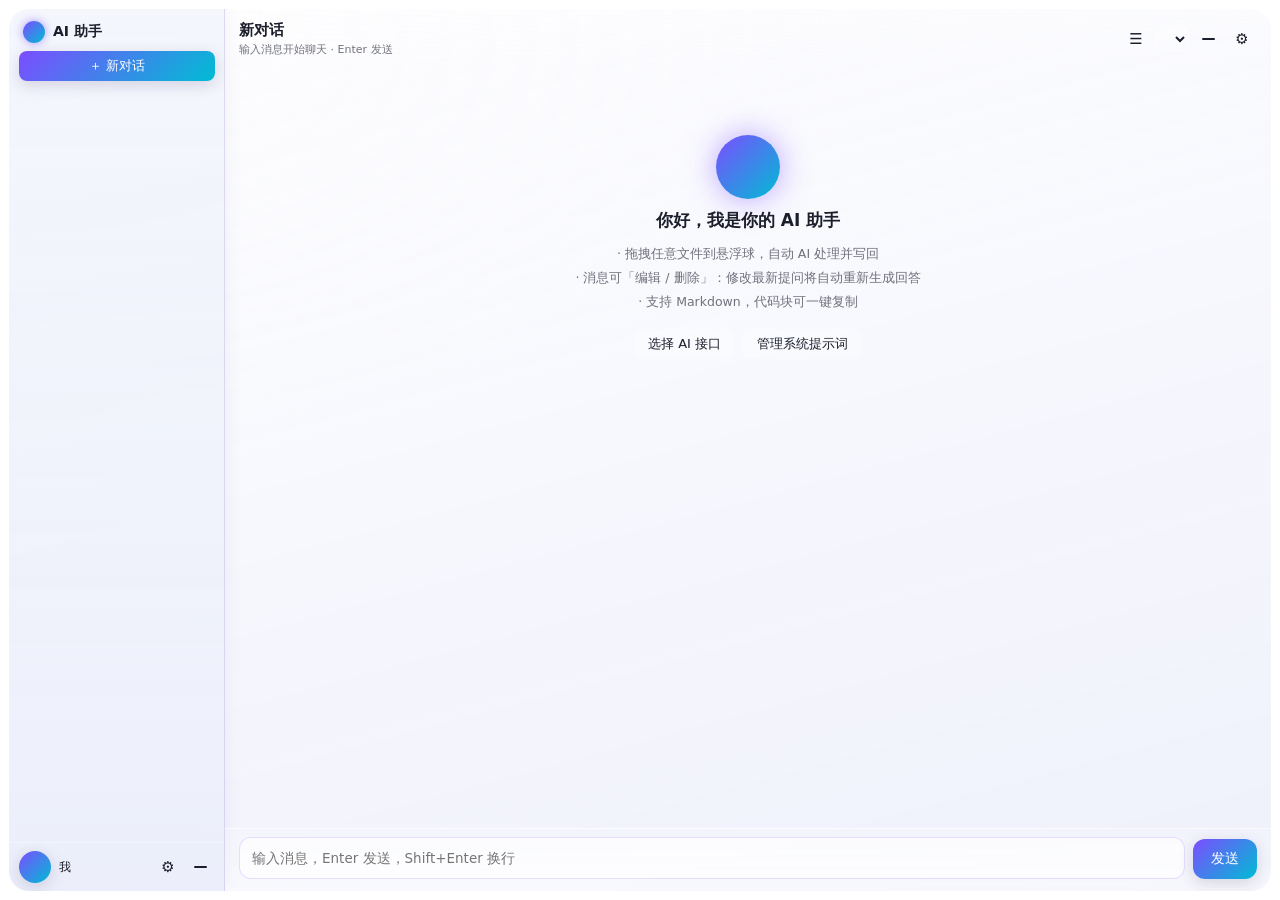
==== web/index.html @ 088146ed "v1.0" ====
<!DOCTYPE html>
<html lang="zh-CN">
<head>
  <meta charset="UTF-8">
  <meta name="viewport" content="width=device-width, initial-scale=1.0">
  <title>AI 悬浮窗</title>
  <link rel="stylesheet" href="css/base.css">
  <link rel="stylesheet" href="css/chat.css">
  <link rel="stylesheet" href="css/settings.css">
  <!-- 动态主题（apply_theme 后由 js/theme.js 切换） -->
</head>
<body class="chat-page">
  <div class="app" id="app">

    <!-- ======== 左侧：会话列表 ======== -->
    <aside class="sidebar" id="sidebar">
      <div class="sidebar-head">
        <div class="brand"><span class="logo" id="brandLogo"></span><span id="brandName">AI 助手</span></div>
        <button class="btn btn-primary" id="btnNewChat">＋ 新对话</button>
      </div>
      <div class="conv-list" id="convList"></div>
      <div class="sidebar-foot">
        <div class="mini">
          <div class="avatar avatar-sm" id="miniAvatar"></div>
          <span class="nm" id="miniName">我</span>
        </div>
        <div class="foot-btns">
          <button class="btn-icon" id="btnSettings" title="设置">⚙</button>
          <button class="btn-icon" id="btnHideChat" data-icon="min" title="隐藏悬浮窗（热键再次呼出）"></button>
        </div>
      </div>
    </aside>

    <!-- ======== 主区域 ======== -->
    <main class="main">
      <header class="chat-head pywebview-drag-region" id="chatHead">
        <div style="min-width:0">
          <div class="chat-title" id="chatTitle">新对话</div>
          <div class="chat-sub" id="chatSub">输入消息开始聊天 · Enter 发送</div>
        </div>
        <div class="head-actions">
          <button class="btn-icon" id="btnSidebarToggle" title="收起侧边栏">☰</button>
          <select id="providerSelect" title="AI 接口"></select>
          <button class="btn-icon" id="btnHideChat2" data-icon="min" title="隐藏悬浮窗"></button>
          <button class="btn-icon" id="btnSettings2" title="设置">⚙</button>
        </div>
      </header>

      <div class="messages" id="messages">
        <div class="welcome" id="welcome">
          <div class="big"></div>
          <h2>你好，我是你的 AI 助手</h2>
          <p>· 拖拽任意文件到悬浮球，自动 AI 处理并写回<br>
             · 消息可「编辑 / 删除」：修改最新提问将自动重新生成回答<br>
             · 支持 Markdown，代码块可一键复制</p>
          <div class="chips">
            <button class="btn" data-quick="设置 AI 接口">选择 AI 接口</button>
            <button class="btn" data-quick="管理系统提示词">管理系统提示词</button>
          </div>
        </div>
      </div>

      <!-- 输入区 -->
      <div class="composer" id="composer">
        <!-- 多模态：待发送图片缩略图 -->
        <div class="img-tray" id="imgTray" hidden></div>
        <div class="typing-row" id="typingRow" hidden>
          <span class="dot"></span><span class="dot"></span><span class="dot"></span>
          <span id="typingText">AI 正在思考…</span>
        </div>
        <div class="composer-row">
          <button class="btn btn-img" id="btnAddImage" title="上传图片" hidden>🖼</button>
          <textarea id="input" rows="1" placeholder="输入消息，Enter 发送，Shift+Enter 换行"></textarea>
          <button class="btn btn-primary" id="btnSend">发送</button>
        </div>
        <input type="file" id="imgFile" accept="image/*" multiple hidden>
        <div class="drop-mask" id="dropMask" hidden>松开放入图片</div>
      </div>
      </div>
    </main>

    <!-- 尺寸调节把手 -->
    <div class="rz rz-right" id="rzRight"></div>
    <div class="rz rz-bottom" id="rzBottom"></div>
    <div class="rz rz-corner" id="rzCorner"></div>
  </div>

  <div class="toast-wrap" id="toastWrap"></div>

  <!-- ======== 设置弹层 ======== -->
  <div class="modal-mask" id="settingsModal">
    <div class="modal">
      <div class="settings-body">
        <div class="settings-tabs" id="settingsTabs">
          <button data-tab="appearance" class="active">外观</button>
          <button data-tab="ai">AI 接口</button>
          <button data-tab="prompts">提示词</button>
          <button data-tab="file">文件处理</button>
          <button data-tab="general">通用</button>
        </div>

        <div class="settings-panels" id="settingsPanels">
          <!-- 外观 -->
          <section class="panel active" data-panel="appearance">
            <h3>🎨 外观与主题</h3>
            <div class="group">
              <label>界面主题（复制 themes/ 下文件夹可自建主题）</label>
              <div class="theme-grid" id="themeGrid"></div>
            </div>
            <div class="group">
              <label>聊天背景图（点击上传，支持 png/jpg/webp）</label>
              <div class="row">
                <button class="btn" id="btnBgUpload">上传背景图</button>
                <button class="btn" id="btnBgRemove">移除背景</button>
                <input type="file" id="bgFile" accept="image/*" hidden>
              </div>
            </div>
            <div class="group">
              <label>我的资料（头像点击可上传）</label>
              <div class="row">
                <div class="avatar-lg" id="userAvatarLg" title="点击上传头像">我</div>
                <div style="flex:1">
                  <input class="field" id="userName" placeholder="我的名称" maxlength="20">
                  <button class="btn" id="btnUserAvatarReset" style="margin-top:6px">恢复默认头像</button>
                </div>
                <input type="file" id="userAvatarFile" accept="image/*" hidden>
              </div>
            </div>
            <div class="group">
              <label>AI 资料</label>
              <div class="row">
                <div class="avatar-lg" id="aiAvatarLg" title="点击上传头像">A</div>
                <div style="flex:1">
                  <input class="field" id="aiName" placeholder="AI 名称" maxlength="20">
                  <button class="btn" id="btnAiAvatarReset" style="margin-top:6px">恢复默认头像</button>
                </div>
                <input type="file" id="aiAvatarFile" accept="image/*" hidden>
              </div>
            </div>
          </section>

          <!-- AI 接口 -->
          <section class="panel" data-panel="ai">
            <h3>🤖 AI 接口</h3>
            <div class="group" id="providerCards"></div>
            <div class="group" id="paramForm"></div>
            <div class="group" id="multimodalBox"></div>
            <div class="group">
              <label>温度 temperature：<b id="tempVal">0.7</b></label>
              <input type="range" id="tempRange" min="0" max="1.5" step="0.05" value="0.7" style="width:100%">
            </div>
            <div class="group muted" id="providerHelp"></div>
          </section>

          <!-- 提示词 -->
          <section class="panel" data-panel="prompts">
            <h3>📋 系统提示词分组</h3>
            <div class="muted" style="margin-bottom:12px">
              创建分组并为每个分组添加多条提示词；用右侧“开关”启用一个或多个分组，
              下方按顺序排列，对话与文件处理会把启用分组里的提示词依次拼接成系统提示词。
            </div>
            <div class="muted" id="promptStat" style="margin-bottom:8px"></div>
            <div id="promptGroups"></div>
            <button class="btn" id="btnAddPrompt" style="margin-top:4px">＋ 新建分组</button>
            <div class="group" style="margin-top:18px">
              <label>启用顺序（上方的“启用开关”加入，拖动顺序即拼接顺序）</label>
              <div class="enabled-order" id="enabledOrder"></div>
            </div>
          </section>

          <!-- 文件处理 -->
          <section class="panel" data-panel="file">
            <h3>📁 拖拽文件处理</h3>
            <div class="group">
              <label>写回方式</label>
              <div class="row">
                <label style="display:flex;gap:6px;align-items:center"><input type="radio" name="fileMode" value="overwrite"> 覆盖原文件</label>
                <label style="display:flex;gap:6px;align-items:center"><input type="radio" name="fileMode" value="append"> 追加到文件末尾</label>
              </div>
            </div>
            <div class="group">
              <label>处理指令模板（附在系统提示词后）</label>
              <textarea class="field" id="fileInstruction" style="min-height:90px"></textarea>
            </div>
            <div class="group">
              <label>单文件最大字符数</label>
              <input class="field" type="number" id="fileMaxChars" min="1000" max="1000000" step="1000">
            </div>
            <div class="muted">支持 .txt/.md/.py/.json/.csv/.html/.css 等文本文件；超大或二进制文件会被拒绝。</div>
          </section>

          <!-- 通用 -->
          <section class="panel" data-panel="general">
            <h3>⚙️ 通用</h3>
            <div class="group">
              <label>悬浮球自动光效（按时段切换颜色与呼吸）</label>
              <div class="row">
                <span class="switch"><input type="checkbox" id="swBallFx"><span class="track"></span></span>
              </div>
            </div>
            <div class="group">
              <label>全局热键（当前值；修改请在 data/settings.json 的 hotkeys 中编辑后重启）</label>
              <div class="hotkey-box" id="hotkeyBox"></div>
            </div>
            <div class="group">
              <label>交互说明</label>
              <div class="static-info">
                · 单击悬浮球 → 打开本窗口<br>
                · 双击悬浮球 → 功能预留（后续自定义入口）<br>
                · 文件拖到悬浮球上 → AI 处理并写回<br>
                · 修改<b>最新一条</b>提问 → 自动重新生成回答<br>
                · 删除某条消息 → 其后的内容一并删除<br>
                · 数据目录：<b id="dataDirText">data/</b>
              </div>
            </div>
          </section>
        </div>
      </div>
    </div>
  </div>

  <!-- 自绘确认弹窗（替代浏览器 confirm） -->
  <div class="modal-mask" id="confirmModal">
    <div class="confirm-box">
      <div class="confirm-title" id="confirmTitle">确认操作</div>
      <div class="confirm-text" id="confirmText"></div>
      <div class="confirm-actions">
        <button class="btn" id="confirmCancel">取消</button>
        <button class="btn confirm-ok" id="confirmOk">删除</button>
      </div>
    </div>
  </div>

  <!-- 脚本（顺序敏感） -->
  <script src="js/api.js"></script>
  <script src="js/util.js"></script>
  <script src="js/markdown.js"></script>
  <script src="js/theme.js"></script>
  <script src="js/settings.js"></script>
  <script src="js/chat.js"></script>
</body>
</html>
---- web/css/base.css ----
/* ============================================================
   Alice —— 基础样式与设计令牌
   所有主题色走 CSS 变量，主题文件（themes/<name>/theme.css）
   只需覆盖 :root 变量即可。
   ============================================================ */

:root {
  /* 主题文件会覆盖以下默认值（与 glassmorphism 主题一致） */
  --accent-1: #7c4dff;
  --accent-2: #00bcd4;
  --accent-gradient: linear-gradient(135deg, #7c4dff, #00bcd4);

  --glass-bg: rgba(255, 255, 255, 0.14);
  --glass-bg-strong: rgba(255, 255, 255, 0.24);
  --glass-border: rgba(255, 255, 255, 0.35);
  --glass-blur: 20px;

  --text-primary: #1c1f2b;
  --text-secondary: rgba(28, 31, 43, 0.62);
  --text-on-accent: #ffffff;

  --bubble-user: linear-gradient(135deg, #7c4dff, #5e35b1);
  --bubble-user-text: #ffffff;
  --bubble-ai: rgba(255, 255, 255, 0.55);
  --bubble-ai-text: #1c1f2b;

  --hover: rgba(255, 255, 255, 0.22);
  --active: rgba(124, 77, 255, 0.16);
  --danger: #e53935;

  --code-bg: rgba(15, 17, 26, 0.82);
  --code-text: #e8eaf6;

  --shadow-window: 0 12px 40px rgba(30, 20, 80, 0.28);
  --shadow-soft: 0 4px 16px rgba(30, 20, 80, 0.16);

  --font-ui: "Segoe UI", "PingFang SC", "Microsoft YaHei", system-ui, sans-serif;
  --font-mono: "Cascadia Code", Consolas, "JetBrains Mono", monospace;

  --radius-lg: 18px;
  --radius-md: 12px;
  --radius-sm: 8px;
}

* { box-sizing: border-box; margin: 0; padding: 0; }

/* 统一尊重 hidden 属性（display 类规则优先级高于 UA 样式，会盖掉它） */
[hidden] { display: none !important; }

html, body {
  height: 100%;
  overflow: hidden;
  font-family: var(--font-ui);
  color: var(--text-primary);
  background: transparent; /* 配合 pywebview transparent=True */
  -webkit-user-select: none;
  user-select: none;
}

/* 允许在消息等区域选择文本（默认 text_select=False，pywebview 全局禁选，
   这里在需要的容器内重新放开） */
.selectable, .selectable * { -webkit-user-select: text; user-select: text; }
input, textarea, [contenteditable] { -webkit-user-select: text; user-select: text; }

::-webkit-scrollbar { width: 8px; height: 8px; }
::-webkit-scrollbar-thumb { background: rgba(120, 120, 160, 0.35); border-radius: 4px; }
::-webkit-scrollbar-thumb:hover { background: rgba(120, 120, 160, 0.55); }
::-webkit-scrollbar-track { background: transparent; }

button { font-family: inherit; border: none; cursor: pointer; background: none; color: inherit; }
input, textarea, select { font-family: inherit; color: inherit; outline: none; }

/* 全局背景（供背景图使用） */
body.bg-image::before {
  content: "";
  position: fixed;
  inset: 0;
  background-image: var(--bg-url, none);
  background-size: cover;
  background-position: center;
  filter: blur(6px) brightness(0.98);
  transform: scale(1.06);
  pointer-events: none;
  z-index: -2;
}
body.bg-image::after {
  content: "";
  position: fixed;
  inset: 0;
  background: rgba(255, 255, 255, 0.35);
  z-index: -1;
  pointer-events: none;
}

/* 按钮 */
.btn {
  padding: 6px 14px;
  border-radius: var(--radius-sm);
  background: var(--hover);
  color: var(--text-primary);
  transition: background .15s, transform .05s;
  font-size: 13px;
  white-space: nowrap;
}
.btn:hover { background: rgba(255,255,255,.32); }
.btn:active { transform: scale(.96); }
.btn-primary {
  background: var(--accent-gradient);
  color: var(--text-on-accent);
  box-shadow: var(--shadow-soft);
}
.btn-primary:hover { filter: brightness(1.08); background: var(--accent-gradient); }
.btn-danger { color: var(--danger); }
.btn-icon {
  width: 30px; height: 30px; padding: 0;
  display: inline-flex; align-items: center; justify-content: center;
  border-radius: 8px; font-size: 15px; line-height: 1;
}
/* “最小化/隐藏”图标：用居中横线代替底部字符 ▁，保证视觉居中 */
.btn-icon[data-icon="min"] { font-size: 0; }
.btn-icon[data-icon="min"]::before {
  content: "";
  width: 13px; height: 2px;
  border-radius: 2px;
  background: currentColor;
}

/* Toast */
.toast-wrap {
  position: fixed; top: 14px; left: 50%; transform: translateX(-50%);
  display: flex; flex-direction: column; gap: 8px; align-items: center;
  z-index: 9999; pointer-events: none;
}
.toast {
  max-width: 80vw;
  padding: 8px 16px;
  border-radius: 999px;
  background: var(--glass-bg-strong);
  border: 1px solid var(--glass-border);
  backdrop-filter: blur(12px);
  box-shadow: var(--shadow-soft);
  font-size: 13px;
  color: var(--text-primary);
  animation: toast-in .2s ease-out;
}
.toast.error { border-color: rgba(229, 57, 53, .5); color: #c62828; }
.toast.success { border-color: rgba(46, 160, 96, .5); color: #1e7e4a; }
@keyframes toast-in {
  from { opacity: 0; transform: translateY(-8px); }
  to { opacity: 1; transform: translateY(0); }
}
.toast.out { opacity: 0; transition: opacity .3s; }

/* 通用弹层 */
.modal-mask {
  position: fixed; inset: 0; z-index: 5000;
  background: rgba(10, 8, 30, 0.35);
  backdrop-filter: blur(4px);
  display: flex; align-items: center; justify-content: center;
  opacity: 0; pointer-events: none; transition: opacity .18s;
}
.modal-mask.show { opacity: 1; pointer-events: auto; }
.modal {
  width: min(860px, 94vw); max-height: 86vh;
  display: flex; flex-direction: column;
  background: var(--glass-bg);
  border: 1px solid var(--glass-border);
  border-radius: var(--radius-lg);
  backdrop-filter: blur(var(--glass-blur)) saturate(1.3);
  box-shadow: var(--shadow-window);
  overflow: hidden;
}

/* ---------- 自绘确认弹窗 ---------- */
#confirmModal { z-index: 7000; }
.confirm-box {
  min-width: 320px; max-width: 82vw;
  background: rgba(250, 250, 254, 0.92);
  border: 1px solid rgba(255, 255, 255, 0.7);
  border-radius: 16px;
  padding: 18px 20px 16px;
  box-shadow: 0 16px 48px rgba(20, 14, 60, 0.35);
  backdrop-filter: blur(20px);
  display: flex; flex-direction: column; gap: 8px;
}
.confirm-title { font-size: 15px; font-weight: 700; color: var(--text-primary); }
.confirm-text {
  font-size: 13px; line-height: 1.7; color: var(--text-primary);
  word-break: break-word; max-height: 40vh; overflow-y: auto;
  -webkit-user-select: text; user-select: text;
}
.confirm-actions { display: flex; justify-content: flex-end; gap: 8px; margin-top: 10px; }
.confirm-ok {
  background: linear-gradient(135deg, #e53935, #c62828);
  color: #fff;
}
.confirm-ok:hover { filter: brightness(1.1); }
---- web/css/chat.css ----
/* ============================================================
   聊天悬浮窗样式
   ============================================================ */

/* 圆角“玻璃卡片”：四周留少量透明边距让圆角生效。
   注意：绝不在这里加外部 box-shadow —— 大尺寸外阴影会画到
   透明边距里并撞上窗口边缘，看起来就像卡片下的“直角背景层”。 */
body.chat-page {
  background: transparent;
}

.app {
  position: relative;
  display: flex;
  width: calc(100vw - 18px);
  height: calc(100vh - 18px);
  margin: 9px;
  border-radius: 20px;
  overflow: hidden;
  background:
    radial-gradient(120% 90% at 0% 0%, rgba(255, 255, 255, 0.45), rgba(255, 255, 255, 0) 55%),
    linear-gradient(165deg,
      rgba(252, 252, 255, 0.84),
      rgba(246, 247, 253, 0.78) 42%,
      rgba(235, 237, 250, 0.82));
  backdrop-filter: blur(22px) saturate(1.2);
}

/* ---------- 左侧会话栏 ---------- */
.sidebar {
  width: 216px;
  flex: 0 0 216px;
  display: flex;
  flex-direction: column;
  /* 更高不透明度、带细微竖向渐变，与主区拉开层次 */
  background: linear-gradient(180deg,
    rgba(244, 246, 253, 0.92),
    rgba(235, 238, 250, 0.86));
  border-right: 1px solid rgba(150, 145, 205, 0.28);
  box-shadow: 4px 0 14px rgba(90, 80, 170, 0.06);
  overflow: hidden;
  white-space: nowrap;
  transition: flex-basis .24s ease, width .24s ease, opacity .24s ease;
}
/* 侧边栏固定内容宽，收起动画期间不会被挤压换行 */
.sidebar > * { width: 216px; flex-shrink: 0; }
.sidebar > .conv-list { flex: 1 1 auto; }

/* 收起状态：宽度收缩到 0，主区自动占满 */
.app.collapsed .sidebar {
  flex-basis: 0;
  width: 0;
  opacity: 0;
  border-right-color: transparent;
  box-shadow: none;
}
.app.collapsed .sidebar > * { visibility: hidden; }
.sidebar-head { padding: 12px 10px 8px; display: flex; flex-direction: column; gap: 8px; }
.sidebar-head .brand {
  display: flex; align-items: center; gap: 8px; font-weight: 600; font-size: 14px;
  padding: 0 4px;
}
.brand .logo {
  width: 22px; height: 22px; border-radius: 50%;
  background: var(--accent-gradient);
  box-shadow: 0 0 10px rgba(124, 77, 255, .6);
  overflow: hidden;   /* 头像图片裁成圆形 */
}
.brand .logo img,
.welcome .big img {
  width: 100%; height: 100%; object-fit: cover; display: block;
}
#brandName { overflow: hidden; text-overflow: ellipsis; white-space: nowrap; }
#btnNewChat { width: 100%; }

.conv-list { flex: 1; overflow-y: auto; padding: 4px 8px 8px; }
.conv-item {
  position: relative;
  padding: 8px 10px;
  border-radius: var(--radius-sm);
  margin-bottom: 2px;
  cursor: pointer;
  border: 1px solid transparent;
  transition: background .12s;
}
.conv-item:hover { background: var(--hover); }
.conv-item.active {
  background: var(--active);
  border-color: rgba(124, 77, 255, .35);
}
.conv-item .t { font-size: 13px; font-weight: 500; overflow: hidden; text-overflow: ellipsis; white-space: nowrap; }
.conv-item .p {
  font-size: 11px; color: var(--text-secondary);
  overflow: hidden; text-overflow: ellipsis; white-space: nowrap; margin-top: 2px;
}
.conv-item .ops {
  position: absolute; right: 4px; top: 4px; display: none; gap: 2px;
  background: var(--glass-bg-strong); border-radius: 6px; padding: 1px;
}
.conv-item:hover .ops { display: flex; }
.conv-item .ops button {
  width: 22px; height: 22px; font-size: 12px; border-radius: 5px;
  display: inline-flex; align-items: center; justify-content: center;
}
.conv-item .ops button:hover { background: var(--hover); }
.conv-item .ops button.del:hover { color: var(--danger); }
.conv-item input.rename-input {
  width: 100%; font-size: 13px; padding: 2px 4px;
  border: 1px solid rgba(124,77,255,.5); border-radius: 4px;
  background: var(--glass-bg-strong);
}

.sidebar-foot {
  border-top: 1px solid var(--glass-border);
  padding: 8px 10px;
  display: flex; align-items: center; justify-content: space-between; gap: 6px;
}
.sidebar-foot .mini { display: flex; align-items: center; gap: 8px; min-width: 0; }
.sidebar-foot .mini .nm { font-size: 12px; overflow: hidden; text-overflow: ellipsis; white-space: nowrap; }
.sidebar-foot .foot-btns { display: flex; gap: 2px; }
.empty-list {
  padding: 24px 10px; text-align: center; color: var(--text-secondary); font-size: 12px; line-height: 1.8;
}

/* ---------- 主区域 ---------- */
.main { flex: 1; display: flex; flex-direction: column; min-width: 0; position: relative; }

.chat-head {
  display: flex; align-items: center; justify-content: space-between;
  gap: 8px;
  padding: 12px 14px 8px;
  cursor: grab;               /* .pywebview-drag-region 拖拽窗口 */
  background: linear-gradient(to bottom, rgba(255,255,255,0.35), rgba(255,255,255,0.05));
}
.chat-head:active { cursor: grabbing; }
.chat-title { font-size: 15px; font-weight: 600; overflow: hidden; text-overflow: ellipsis; white-space: nowrap; }
.chat-sub { font-size: 11px; color: var(--text-secondary); margin-top: 2px; overflow: hidden; text-overflow: ellipsis; white-space: nowrap; }
.head-actions { display: flex; align-items: center; gap: 4px; flex: 0 0 auto; }
.head-actions select {
  font-size: 12px; max-width: 150px; padding: 3px 6px;
  background: var(--glass-bg); border: 1px solid var(--glass-border);
  border-radius: 7px;
}
.head-actions option { color: #1c1f2b; background: #fff; }

/* ---------- 消息区 ---------- */
.messages {
  flex: 1; overflow-y: auto; padding: 10px 16px 6px;
  display: flex; flex-direction: column; gap: 8px;
  -webkit-user-select: text; user-select: text;
}
.msg {
  position: relative;
  display: flex; gap: 8px; max-width: 92%;
  padding-bottom: 16px;   /* 给下方悬停操作栏留出命中区域 */
  animation: msg-in .18s ease-out;
}
.msg.user { align-self: flex-end; flex-direction: row-reverse; }
.msg.ai { align-self: flex-start; }
@keyframes msg-in { from { opacity: 0; transform: translateY(6px); } to { opacity: 1; transform: none; } }

.avatar {
  width: 32px; height: 32px; border-radius: 50%; flex: 0 0 32px;
  display: flex; align-items: center; justify-content: center;
  font-size: 14px; color: #fff; overflow: hidden;
  background: var(--accent-gradient);
  box-shadow: var(--shadow-soft);
}
.avatar img { width: 100%; height: 100%; object-fit: cover; }

.bubble-col { position: relative; min-width: 0; max-width: calc(100% - 40px); }
.msg-head { display: flex; align-items: baseline; gap: 8px; margin-bottom: 4px; font-size: 11px; color: var(--text-secondary); }
.msg.user .msg-head { flex-direction: row-reverse; }
.msg-head .who { font-weight: 600; color: var(--text-primary); opacity: .85; }
.bubble {
  padding: 9px 13px;
  border-radius: var(--radius-md);
  font-size: 13.5px; line-height: 1.65;
  word-break: break-word;
  position: relative;
  min-width: 40px;
}
.msg.user .bubble {
  background: var(--bubble-user);
  color: var(--bubble-user-text);
  border-top-right-radius: 4px;
  box-shadow: var(--shadow-soft);
}
.msg.ai .bubble {
  background: var(--bubble-ai);
  color: var(--bubble-ai-text);
  border-top-left-radius: 4px;
  border: 1px solid var(--glass-border);
  backdrop-filter: blur(10px);
}
.bubble .err {
  color: var(--danger); font-weight: 600;
}

/* 悬停操作栏：显示在气泡下方（鼠标悬停消息区域时淡入） */
.msg-ops {
  position: absolute;
  top: 100%;
  margin-top: 3px;
  display: flex; gap: 2px;
  opacity: 0;
  pointer-events: none;
  transform: translateY(-3px);
  transition: opacity .14s ease, transform .14s ease;
  z-index: 3;
}
.msg.ai .msg-ops { left: 2px; }
.msg.user .msg-ops { right: 2px; }
.msg:hover .msg-ops,
.msg-ops:hover { opacity: 1; pointer-events: auto; transform: none; }
.msg-ops button {
  width: 24px; height: 24px;
  display: inline-flex; align-items: center; justify-content: center;
  font-size: 12.5px; line-height: 1;
  color: var(--text-secondary);
  border-radius: 7px;
  background: transparent;
  border: 1px solid transparent;
}
.msg-ops button:hover {
  background: var(--hover);
  color: var(--text-primary);
  border-color: var(--glass-border);
}
.msg-ops button.del:hover {
  color: var(--danger);
  background: rgba(229, 57, 53, 0.12);
  border-color: rgba(229, 57, 53, 0.3);
}

/* 编辑态 */
.edit-box textarea {
  width: 100%; min-height: 70px; resize: vertical;
  background: rgba(255,255,255,.75);
  border: 1px solid rgba(124,77,255,.55); border-radius: 8px;
  padding: 8px; font-size: 13px;
  color: #1c1f2b;
  -webkit-user-select: text; user-select: text;
}
.edit-actions { display: flex; gap: 6px; margin-top: 6px; justify-content: flex-end; }

/* Markdown 排版 */
.md { overflow-wrap: break-word; }
.md > *:first-child { margin-top: 0; }
.md > *:last-child { margin-bottom: 0; }
.md p, .md ul, .md ol, .md pre, .md blockquote, .md table { margin: .45em 0; }
.md h1, .md h2, .md h3, .md h4 { margin: .6em 0 .3em; line-height: 1.35; }
.md h1 { font-size: 1.25em; } .md h2 { font-size: 1.15em; } .md h3 { font-size: 1.05em; }
.md ul, .md ol { padding-left: 1.4em; }
.md code {
  font-family: var(--font-mono); font-size: .9em;
  background: rgba(124, 77, 255, .12);
  padding: 1px 5px; border-radius: 4px;
}
.md pre {
  background: var(--code-bg); color: var(--code-text);
  padding: 10px 12px; border-radius: var(--radius-sm);
  overflow-x: auto; position: relative;
}
.md pre code { background: none; padding: 0; font-size: 12.5px; line-height: 1.55; display: block; }
.md pre .code-copy {
  position: absolute; top: 6px; right: 8px;
  font-size: 11px; padding: 2px 8px; border-radius: 5px;
  background: rgba(255,255,255,.12); color: var(--code-text);
  opacity: 0; transition: opacity .15s;
}
.md pre:hover .code-copy { opacity: 1; }
.md blockquote {
  border-left: 3px solid var(--accent-2);
  padding: 2px 10px; color: var(--text-secondary);
  background: rgba(255,255,255,.18); border-radius: 0 6px 6px 0;
}
.md a { color: var(--accent-1); text-decoration: underline; }
.md img { max-width: 100%; border-radius: 8px; }
.md table { border-collapse: collapse; font-size: 12.5px; }
.md th, .md td { border: 1px solid var(--glass-border); padding: 4px 10px; }
.md hr { border: none; border-top: 1px solid var(--glass-border); margin: .8em 0; }

/* 语法高亮 token */
.tok-kw { color: #c792ea; } .tok-str { color: #c3e88d; }
.tok-num { color: #f78c6c; } .tok-com { color: #546e7a; font-style: italic; }
.tok-fn { color: #82aaff; }

/* 输入区 */
.composer {
  padding: 8px 14px 12px;
  display: flex; flex-direction: column; gap: 6px;
  background: linear-gradient(to top, rgba(255,255,255,0.5), rgba(255,255,255,0.12));
  border-top: 1px solid rgba(255, 255, 255, 0.5);
}
.composer-row { display: flex; align-items: flex-end; gap: 8px; }
.composer-row textarea {
  flex: 1; resize: none; min-height: 40px; max-height: 160px;
  padding: 10px 12px;
  border-radius: var(--radius-md);
  background: rgba(255, 255, 255, 0.72);
  border: 1px solid rgba(124, 77, 255, 0.18);
  font-size: 13.5px; line-height: 1.5;
  color: var(--text-primary);
  -webkit-user-select: text; user-select: text;
  transition: border-color .15s, box-shadow .15s;
}
.composer-row textarea:focus {
  border-color: rgba(124, 77, 255, 0.55);
  box-shadow: 0 0 0 3px rgba(124, 77, 255, 0.12);
}
#btnSend { height: 40px; padding: 0 18px; border-radius: var(--radius-md); font-size: 13.5px; }
.composer-hint { font-size: 11px; color: var(--text-secondary); padding: 0 4px; }

/* 思考中指示 */
.typing-row { display: flex; align-items: center; gap: 8px; font-size: 12px; color: var(--text-secondary); }
.dot { width: 6px; height: 6px; border-radius: 50%; background: var(--accent-1); animation: blink 1.2s infinite; }
.dot:nth-child(2) { animation-delay: .2s; } .dot:nth-child(3) { animation-delay: .4s; }
@keyframes blink { 0%, 80%, 100% { opacity: .25; transform: scale(.8);} 40% { opacity: 1; transform: scale(1);} }

/* 空状态 */
.welcome { text-align: center; color: var(--text-secondary); padding: 60px 20px; display: flex; flex-direction: column; gap: 10px; align-items: center; }
.welcome .big { width: 64px; height: 64px; border-radius: 50%; background: var(--accent-gradient); box-shadow: 0 0 30px rgba(124,77,255,.5); overflow: hidden; }
.welcome h2 { color: var(--text-primary); font-size: 17px; }
.welcome p { font-size: 12.5px; line-height: 1.9; }
.welcome .chips { display: flex; gap: 8px; margin-top: 6px; flex-wrap: wrap; justify-content: center; }

/* 拖拽调节尺寸把手 */
.rz { position: fixed; z-index: 4000; }
.rz-right { top: 0; right: 0; width: 6px; height: 100%; cursor: ew-resize; }
.rz-bottom { left: 0; bottom: 0; width: 100%; height: 6px; cursor: ns-resize; }
.rz-corner { right: 0; bottom: 0; width: 16px; height: 16px; cursor: nwse-resize; }

/* ============================================================
   多模态：输入区图片上传
   ============================================================ */
.composer { position: relative; }
.btn-img {
  width: 40px; height: 40px; padding: 0; flex: 0 0 40px;
  display: inline-flex; align-items: center; justify-content: center;
  border-radius: var(--radius-md);
  background: var(--glass-bg);
  border: 1px solid var(--glass-border);
  font-size: 16px;
}
.btn-img:hover { background: var(--hover); }

/* 待发送图片托盘 */
.img-tray {
  display: flex; gap: 8px; align-items: center;
  overflow-x: auto; padding: 4px 2px 8px;
}
.img-chip {
  position: relative;
  width: 56px; height: 56px; flex: 0 0 56px;
  border-radius: 9px; overflow: hidden;
  border: 1px solid rgba(255, 255, 255, 0.6);
  background: #fff;
  box-shadow: var(--shadow-soft);
}
.img-chip img { width: 100%; height: 100%; object-fit: cover; display: block; }
.img-chip .rm {
  position: absolute; top: 3px; right: 3px;
  width: 18px; height: 18px; border-radius: 50%;
  background: rgba(229, 57, 53, 0.92); color: #fff;
  font-size: 11px; line-height: 1;
  display: flex; align-items: center; justify-content: center;
  cursor: pointer;
}
.img-chip .rm:hover { background: #c62828; }

/* 拖放图片提示遮罩 */
.drop-mask {
  position: absolute; inset: 0; z-index: 5;
  display: flex; align-items: center; justify-content: center;
  background: rgba(124, 77, 255, 0.16);
  border: 2px dashed rgba(124, 77, 255, 0.55);
  border-radius: var(--radius-md);
  color: var(--accent-1); font-size: 13px; font-weight: 600;
  pointer-events: none;
  backdrop-filter: blur(2px);
}
---- web/css/settings.css ----
/* ============================================================
   设置弹层样式
   ============================================================ */
.settings-body { display: flex; min-height: 440px; max-height: 78vh; }
.settings-tabs {
  width: 128px; flex: 0 0 128px;
  display: flex; flex-direction: column; gap: 4px;
  padding: 16px 10px;
  border-right: 1px solid var(--glass-border);
}
.settings-tabs button {
  text-align: left; padding: 9px 12px; border-radius: 9px;
  font-size: 13px; color: var(--text-secondary); transition: all .12s;
}
.settings-tabs button:hover { background: var(--hover); color: var(--text-primary); }
.settings-tabs button.active { background: var(--active); color: var(--accent-1); font-weight: 600; }
.settings-panels { flex: 1; overflow-y: auto; padding: 18px 22px; min-width: 0; }
.settings-panels .panel { display: none; }
.settings-panels .panel.active { display: block; }
.panel h3 { font-size: 14px; margin-bottom: 14px; display: flex; align-items: center; gap: 8px; }
.panel .group { margin-bottom: 18px; }
.panel .group > label { display: block; font-size: 12px; color: var(--text-secondary); margin-bottom: 6px; }
.row { display: flex; align-items: center; gap: 10px; margin-bottom: 10px; flex-wrap: wrap; }
.row .grow { flex: 1; min-width: 160px; }

.field { width: 100%; }
input.field, textarea.field, select.field {
  padding: 8px 10px; font-size: 13px;
  background: var(--glass-bg); border: 1px solid var(--glass-border);
  border-radius: 8px;
}
textarea.field { resize: vertical; min-height: 80px; -webkit-user-select: text; user-select: text; }
select.field option { color: #1c1f2b; background: #fff; }

/* 开关 */
.switch { position: relative; width: 40px; height: 22px; flex: 0 0 40px; }
.switch input { opacity: 0; width: 0; height: 0; }
.switch .track {
  position: absolute; inset: 0; border-radius: 999px;
  background: rgba(120,120,160,.35); transition: background .2s; cursor: pointer;
}
.switch .track::after {
  content: ""; position: absolute; width: 16px; height: 16px; border-radius: 50%;
  background: #fff; top: 3px; left: 3px; transition: transform .2s; box-shadow: 0 1px 3px rgba(0,0,0,.3);
}
.switch input:checked + .track { background: var(--accent-1); }
.switch input:checked + .track::after { transform: translateX(18px); }

/* provider 卡片 */
.pcard {
  display: flex; gap: 10px; align-items: flex-start;
  padding: 10px 12px; border-radius: 10px; cursor: pointer;
  border: 1px solid var(--glass-border); margin-bottom: 8px;
  background: var(--glass-bg); transition: all .12s;
}
.pcard:hover { background: var(--hover); }
.pcard.sel { border-color: var(--accent-1); background: var(--active); }
.pcard .radio {
  width: 16px; height: 16px; border-radius: 50%; flex: 0 0 16px;
  border: 2px solid rgba(120,120,160,.6); margin-top: 2px;
  display: inline-flex; align-items: center; justify-content: center;
}
.pcard.sel .radio { border-color: var(--accent-1); }
.pcard.sel .radio::after { content: ""; width: 8px; height: 8px; border-radius: 50%; background: var(--accent-1); }
.pcard .pname { font-weight: 600; font-size: 13px; }
.pcard .pdesc { font-size: 11.5px; color: var(--text-secondary); margin-top: 3px; line-height: 1.5; }

/* 主题卡片 */
.theme-grid { display: grid; grid-template-columns: repeat(auto-fill, minmax(150px, 1fr)); gap: 10px; }
.tcard {
  border: 1px solid var(--glass-border); border-radius: 10px; overflow: hidden;
  cursor: pointer; background: var(--glass-bg); transition: all .12s;
}
.tcard:hover { transform: translateY(-2px); }
.tcard.sel { border-color: var(--accent-1); box-shadow: 0 0 0 2px rgba(124,77,255,.25); }
.tcard .swatch { height: 46px; background: linear-gradient(135deg, var(--accent-1), var(--accent-2)); }
.tcard .tinfo { padding: 8px 10px; font-size: 12px; }
.tcard .tinfo .nm { font-weight: 600; }
.tcard .tinfo .au { color: var(--text-secondary); font-size: 11px; }

/* 头像预览 */
.avatar-lg {
  width: 54px; height: 54px; border-radius: 50%;
  background: var(--accent-gradient);
  display: flex; align-items: center; justify-content: center;
  font-size: 20px; color: #fff; overflow: hidden; cursor: pointer;
  border: 2px solid var(--glass-border);
}
.avatar-lg img { width: 100%; height: 100%; object-fit: cover; }

/* 提示词管理 */
.pg-item {
  border: 1px solid var(--glass-border); border-radius: 10px;
  margin-bottom: 10px; overflow: hidden; background: var(--glass-bg);
}
.pg-item .pg-head {
  display: flex; align-items: center; gap: 8px; padding: 8px 12px;
  background: rgba(255,255,255,.08);
}
.pg-item .pg-head input { flex: 1; padding: 5px 8px; font-size: 13px; background: transparent; border: none; border-bottom: 1px dashed var(--glass-border); }
.pg-item .pg-body { padding: 4px 12px 10px; }
.pg-item textarea {
  width: 100%; font-size: 12.5px; line-height: 1.6; min-height: 64px;
  background: rgba(255,255,255,.5); border: 1px solid var(--glass-border);
  border-radius: 8px; padding: 8px; resize: vertical;
  -webkit-user-select: text; user-select: text; color: #23263a;
}
.enabled-order { display: flex; flex-direction: column; gap: 6px; margin-top: 6px; }
.eo-item {
  display: flex; align-items: center; gap: 8px; font-size: 12.5px;
  background: var(--glass-bg); border: 1px solid var(--glass-border);
  border-radius: 8px; padding: 6px 10px;
}
.eo-item .idx { color: var(--accent-1); font-weight: 700; width: 18px; }
.eo-item .eo-name { flex: 1; overflow: hidden; text-overflow: ellipsis; white-space: nowrap; }
.eo-item button { font-size: 12px; padding: 2px 6px; border-radius: 5px; }
.eo-item button:hover { background: var(--hover); }
.muted { color: var(--text-secondary); font-size: 12px; line-height: 1.7; }
.hotkey-box {
  font-family: var(--font-mono); background: var(--glass-bg);
  border: 1px dashed var(--glass-border); border-radius: 8px;
  padding: 8px 12px; font-size: 12.5px; display: inline-block;
}
.static-info { font-size: 12.5px; line-height: 2; }
.static-info b { color: var(--accent-1); }

/* ============================================================
   覆盖/新增：开关可点击修复 + 分组多条提示词 + 接口参数表单
   ============================================================ */

/* 开关：让整块（含轨道）可点击，而不是只点那 0 尺寸的隐藏 checkbox */
.switch { position: relative; width: 40px; height: 22px; flex: 0 0 40px; cursor: pointer; }
.switch input {
  position: absolute; inset: 0; width: 100%; height: 100%;
  margin: 0; opacity: 0; z-index: 2; cursor: pointer;
}
.switch .track { pointer-events: none; }

/* 分组内多条提示词 */
.pg-item .pg-prompts {
  padding: 4px 12px 6px;
  display: flex; flex-direction: column; gap: 8px;
}
.pg-item .pg-prompt {
  border: 1px solid var(--glass-border);
  border-radius: 8px;
  overflow: hidden;
  background: rgba(255, 255, 255, 0.4);
}
.pg-item .pg-prompt .pp-head {
  display: flex; align-items: center; gap: 8px;
  padding: 5px 10px; font-size: 11px; color: var(--text-secondary);
  background: rgba(255, 255, 255, 0.3);
}
.pg-item .pp-head .pp-idx { font-weight: 700; color: var(--accent-1); margin-right: 4px; }
.pg-item .pp-head .grow { flex: 1; }
.pg-item .pp-head .pgp-del {
  color: var(--danger); font-size: 11px; padding: 2px 6px; border-radius: 5px;
}
.pg-item .pp-head .pgp-del:hover { background: rgba(229, 57, 53, .12); }
.pg-prompt textarea {
  width: 100%; min-height: 56px; resize: vertical;
  padding: 8px 10px;
  border: none; outline: none;
  background: transparent;
  font-size: 12.5px; line-height: 1.6; font-family: inherit; color: #23263a;
  -webkit-user-select: text; user-select: text;
}
.pg-item .pg-add-prompt {
  display: block; margin: 0 12px 10px;
  font-size: 12px; color: var(--accent-1);
}
.pg-item .pg-empty { padding: 6px 12px 4px; font-size: 12px; color: var(--text-secondary); }
.pg-item .pg-head .pg-count { font-size: 11px; color: var(--text-secondary); white-space: nowrap; }

/* 接口自定义参数表单 */
.param-form { border-top: 1px dashed var(--glass-border); padding-top: 12px; }
.param-form > label { display: block; font-size: 12px; color: var(--text-secondary); margin-bottom: 10px; }
.param-item { margin-bottom: 12px; }
.param-item > label { display: block; font-size: 12.5px; font-weight: 600; margin-bottom: 5px; }
.param-item > label small { font-weight: 400; color: var(--text-secondary); }
.param-item .pdesc { font-size: 11px; color: var(--text-secondary); margin: 3px 0 6px; line-height: 1.5; }
.param-item input[type=text],
.param-item input[type=password],
.param-item input[type=number] {
  width: 100%; padding: 8px 10px; font-size: 13px;
  background: rgba(255, 255, 255, 0.65);
  border: 1px solid var(--glass-border); border-radius: 8px;
  color: #23263a;
  -webkit-user-select: text; user-select: text;
}
.param-item input:focus { border-color: rgba(124, 77, 255, 0.5); }
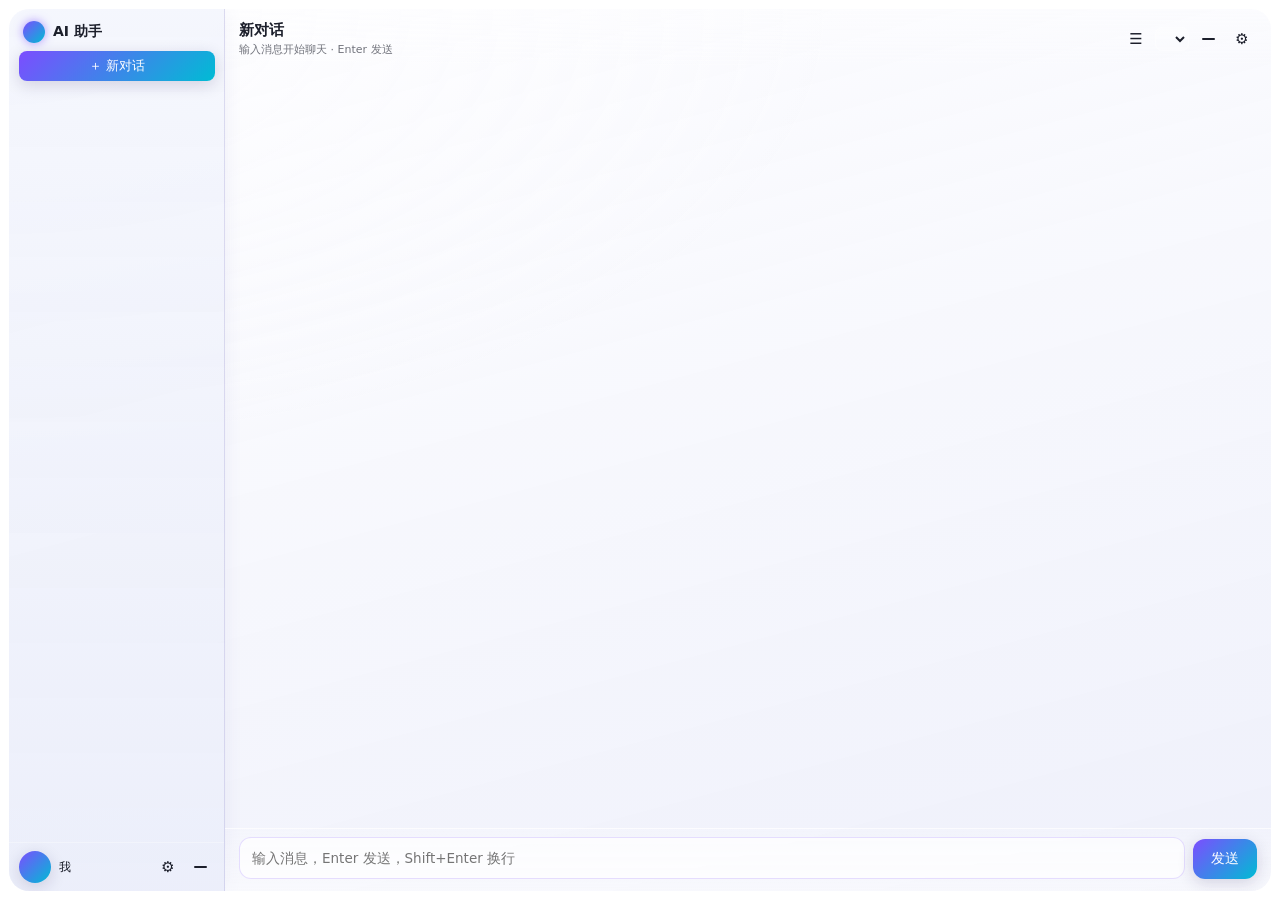
==== commit 169e723b: "v1.2.5 增加欢迎界面文字自定义" ====
--- a/web/index.html
+++ b/web/index.html
@@ -47,17 +47,10 @@
       </header>
 
       <div class="messages" id="messages">
-        <div class="welcome" id="welcome">
-          <div class="big"></div>
-          <h2>你好，我是你的 AI 助手</h2>
-          <p>· 拖拽任意文件到悬浮球，自动 AI 处理并写回<br>
-             · 消息可「编辑 / 删除」：修改最新提问将自动重新生成回答<br>
-             · 支持 Markdown，代码块可一键复制</p>
-          <div class="chips">
-            <button class="btn" data-quick="设置 AI 接口">选择 AI 接口</button>
-            <button class="btn" data-quick="管理系统提示词">管理系统提示词</button>
-          </div>
-        </div>
+        <!-- 欢迎页由 chat.js 的 buildWelcome() 渲染：
+             接口（插件）注册时提供了 welcome_html 就用它，否则用内置默认。
+             这里不再写静态欢迎词，避免 bootstrap 返回前先闪一版「默认欢迎词」
+             （接口自定义的欢迎词会在 init 后立刻替换上来）。 -->
       </div>
 
       <!-- 输入区 -->
--- a/web/css/chat.css
+++ b/web/css/chat.css
@@ -380,3 +380,58 @@
   pointer-events: none;
   backdrop-filter: blur(2px);
 }
+
+/* ---------- 消息气泡内的图片（本地历史同样渲染） ---------- */
+.bubble.has-images { padding-bottom: 10px; }
+.bubble-images {
+  display: grid; gap: 6px;
+  margin-bottom: 6px;
+  max-width: 300px;
+}
+.bubble-images.n1 { grid-template-columns: 1fr; }
+.bubble-images.n2 { grid-template-columns: repeat(2, 1fr); }
+.bubble-images.n3 { grid-template-columns: repeat(3, 1fr); }
+.bubble-thumb {
+  padding: 0; border: 1px solid rgba(255, 255, 255, 0.55);
+  border-radius: 8px; overflow: hidden; cursor: zoom-in;
+  background: rgba(255, 255, 255, 0.35);
+  aspect-ratio: 1 / 1;
+  display: block;
+}
+.bubble-images.n1 .bubble-thumb { aspect-ratio: auto; max-height: 220px; }
+.bubble-thumb img {
+  width: 100%; height: 100%; object-fit: cover; display: block;
+}
+.bubble-images.n1 .bubble-thumb img { max-height: 220px; object-fit: contain; }
+.bubble-thumb:hover { border-color: var(--accent-1); filter: brightness(1.04); }
+
+/* 纯图片消息：内容块为空时不占高度 */
+.bubble .content[hidden] { display: none; }
+
+/* ---------- 图片放大预览（灯箱，挂载在 .app 卡片内） ---------- */
+.img-lightbox {
+  position: absolute; inset: 0; z-index: 60;
+  display: none; flex-direction: column;
+  align-items: center; justify-content: center; gap: 10px;
+  padding: 24px;
+  background: rgba(14, 16, 24, 0.78);
+  backdrop-filter: blur(6px);
+  cursor: zoom-out;
+}
+.img-lightbox.show { display: flex; }
+.img-lightbox img {
+  max-width: 100%; max-height: calc(100% - 46px);
+  border-radius: 10px;
+  box-shadow: 0 16px 48px rgba(0, 0, 0, 0.5);
+  background: #fff;
+}
+.img-lightbox .lb-foot {
+  display: flex; align-items: baseline; gap: 10px;
+  font-size: 12px; color: rgba(255, 255, 255, 0.86);
+  max-width: 100%;
+}
+.img-lightbox .lb-name {
+  font-weight: 600; overflow: hidden; text-overflow: ellipsis;
+  white-space: nowrap; max-width: 46vw;
+}
+.img-lightbox .lb-tip { opacity: .65; }
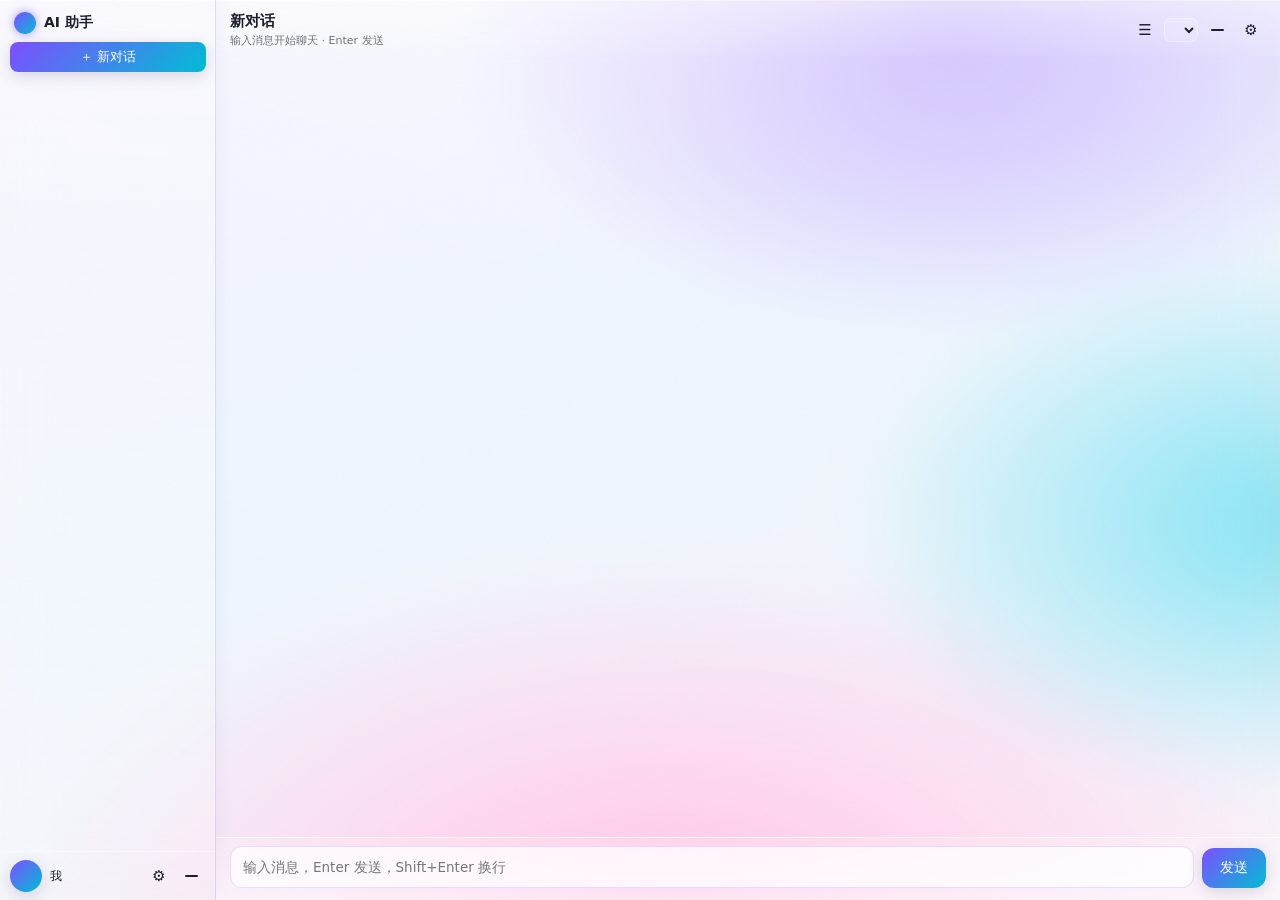
==== commit 65d2b9cb: "v2.0.0 舍弃悬浮球和透明背景" ====
--- a/web/index.html
+++ b/web/index.html
@@ -88,7 +88,6 @@
           <button data-tab="appearance" class="active">外观</button>
           <button data-tab="ai">AI 接口</button>
           <button data-tab="prompts">提示词</button>
-          <button data-tab="file">文件处理</button>
           <button data-tab="general">通用</button>
         </div>
 
@@ -150,7 +149,7 @@
             <h3>📋 系统提示词分组</h3>
             <div class="muted" style="margin-bottom:12px">
               创建分组并为每个分组添加多条提示词；用右侧“开关”启用一个或多个分组，
-              下方按顺序排列，对话与文件处理会把启用分组里的提示词依次拼接成系统提示词。
+              下方按顺序排列，对话会把启用分组里的提示词依次拼接成系统提示词。
             </div>
             <div class="muted" id="promptStat" style="margin-bottom:8px"></div>
             <div id="promptGroups"></div>
@@ -161,46 +160,26 @@
             </div>
           </section>
 
-          <!-- 文件处理 -->
-          <section class="panel" data-panel="file">
-            <h3>📁 拖拽文件处理</h3>
-            <div class="group">
-              <label>写回方式</label>
-              <div class="row">
-                <label style="display:flex;gap:6px;align-items:center"><input type="radio" name="fileMode" value="overwrite"> 覆盖原文件</label>
-                <label style="display:flex;gap:6px;align-items:center"><input type="radio" name="fileMode" value="append"> 追加到文件末尾</label>
-              </div>
-            </div>
-            <div class="group">
-              <label>处理指令模板（附在系统提示词后）</label>
-              <textarea class="field" id="fileInstruction" style="min-height:90px"></textarea>
-            </div>
-            <div class="group">
-              <label>单文件最大字符数</label>
-              <input class="field" type="number" id="fileMaxChars" min="1000" max="1000000" step="1000">
-            </div>
-            <div class="muted">支持 .txt/.md/.py/.json/.csv/.html/.css 等文本文件；超大或二进制文件会被拒绝。</div>
-          </section>
-
           <!-- 通用 -->
           <section class="panel" data-panel="general">
             <h3>⚙️ 通用</h3>
             <div class="group">
-              <label>悬浮球自动光效（按时段切换颜色与呼吸）</label>
-              <div class="row">
-                <span class="switch"><input type="checkbox" id="swBallFx"><span class="track"></span></span>
-              </div>
-            </div>
-            <div class="group">
               <label>全局热键（当前值；修改请在 data/settings.json 的 hotkeys 中编辑后重启）</label>
               <div class="hotkey-box" id="hotkeyBox"></div>
             </div>
             <div class="group">
+              <label>启动与窗口</label>
+              <div class="row">
+                <span class="switch"><input type="checkbox" id="swStartHidden"><span class="track"></span></span>
+                <span class="muted" style="margin-left:8px">静默启动（启动后隐藏，用热键或托盘唤出，适合开机自启）</span>
+              </div>
+            </div>
+            <div class="group">
               <label>交互说明</label>
               <div class="static-info">
-                · 单击悬浮球 → 打开本窗口<br>
-                · 双击悬浮球 → 功能预留（后续自定义入口）<br>
-                · 文件拖到悬浮球上 → AI 处理并写回<br>
+                · 热键 / 托盘图标 → 显示或隐藏本窗口<br>
+                · 拖动顶部标题栏 → 移动窗口<br>
+                · 拖拽或粘贴图片 → 作为多模态输入随消息发送<br>
                 · 修改<b>最新一条</b>提问 → 自动重新生成回答<br>
                 · 删除某条消息 → 其后的内容一并删除<br>
                 · 数据目录：<b id="dataDirText">data/</b>
--- a/web/css/base.css
+++ b/web/css/base.css
@@ -13,7 +13,9 @@
   --glass-bg: rgba(255, 255, 255, 0.14);
   --glass-bg-strong: rgba(255, 255, 255, 0.24);
   --glass-border: rgba(255, 255, 255, 0.35);
-  --glass-blur: 20px;
+  --glass-blur: 26px;
+  /* 需要清晰阅读的浮层表面（设置弹层等）——比玻璃更实 */
+  --surface: rgba(250, 250, 254, 0.90);
 
   --text-primary: #1c1f2b;
   --text-secondary: rgba(28, 31, 43, 0.62);
@@ -40,19 +42,54 @@
   --radius-lg: 18px;
   --radius-md: 12px;
   --radius-sm: 8px;
+
+  /* ---------- 磨砂玻璃三件套 ----------
+     窗口是**不透明**的（pywebview transparent=False），磨砂质感因此完全
+     由页面内实现：body::before 铺一层有层次的背景，.app 用 backdrop-filter
+     把它模糊掉 —— 这就是真实的毛玻璃，而不是一层半透明色。 */
+  /* 窗口底色（画布层；被 body::before 的背景盖住，只在极端情况下露出来） */
+  --window-base: #eceef6;
+
+  /* 内置背景层：没有上传背景图时也有可模糊的层次。
+     色块刻意偏向主内容区（x > 25%）：左侧 22% 是会话栏，把色彩中心放在那里
+     会被整块挡住，玻璃看上去就只是平色。 */
+  --backdrop-image:
+    radial-gradient(62% 52% at 74% 4%, rgba(124, 77, 255, 0.50), rgba(124, 77, 255, 0) 62%),
+    radial-gradient(56% 48% at 102% 58%, rgba(0, 188, 212, 0.46), rgba(0, 188, 212, 0) 64%),
+    radial-gradient(74% 58% at 52% 102%, rgba(255, 122, 182, 0.42), rgba(255, 122, 182, 0) 70%),
+    linear-gradient(160deg, #f4f2ff 0%, #eef5fb 46%, #f8f3f9 100%);
+
+  /* 顶部柔光：给玻璃一层自上而下的光感 */
+  --backdrop-glow:
+    radial-gradient(120% 62% at 50% -12%, rgba(255, 255, 255, 0.60), rgba(255, 255, 255, 0) 72%);
+
+  /* 窗口圆角。现在为 0（无边框窗口的圆角待定，见 REFACTOR_PLAN.md 坑 A）：
+     若将来启用 DWM 圆角，窗口本身会被裁圆，这一层保持 0 反而不会出现双圆角。 */
+  --window-radius: 0px;
 }
 
 * { box-sizing: border-box; margin: 0; padding: 0; }
 
 /* 统一尊重 hidden 属性（display 类规则优先级高于 UA 样式，会盖掉它） */
 [hidden] { display: none !important; }
+
+/* 窗口不透明。底色**只能放在 html 上**（成为画布背景），body 必须保持透明：
+   body::before / body::after 是 z-index 为负的层，而在根堆叠上下文里
+   「负 z-index 后代」的绘制**早于**「常规流块级后代的背景」——
+   一旦给 body 上不透明背景，它就会把这两个背景层整个盖住，
+   磨砂玻璃就只剩一片平色（`body { background: transparent }` 是刻意为之，别改）。 */
+html {
+  background: var(--window-base);
+}
+body {
+  background: transparent;
+}
 
 html, body {
   height: 100%;
   overflow: hidden;
   font-family: var(--font-ui);
   color: var(--text-primary);
-  background: transparent; /* 配合 pywebview transparent=True */
   -webkit-user-select: none;
   user-select: none;
 }
@@ -70,26 +107,35 @@
 button { font-family: inherit; border: none; cursor: pointer; background: none; color: inherit; }
 input, textarea, select { font-family: inherit; color: inherit; outline: none; }
 
-/* 全局背景（供背景图使用） */
-body.bg-image::before {
+/* ---------- 页面内背景层（磨砂玻璃模糊的对象） ----------
+   body::before 铺背景，body::after 叠一层顶部柔光；
+   .app 的 backdrop-filter 模糊的就是这两层。
+   注意 z-index 为负值，且祖先没有 filter/opacity，
+   以保证它们仍落在 .app 的 backdrop root 里（否则玻璃会“糊了个寂寞”）。 */
+body::before {
   content: "";
   position: fixed;
   inset: 0;
-  background-image: var(--bg-url, none);
+  z-index: -3;
+  background-image: var(--backdrop-image);
   background-size: cover;
   background-position: center;
-  filter: blur(6px) brightness(0.98);
-  transform: scale(1.06);
   pointer-events: none;
-  z-index: -2;
-}
-body.bg-image::after {
+}
+body::after {
   content: "";
   position: fixed;
   inset: 0;
-  background: rgba(255, 255, 255, 0.35);
-  z-index: -1;
+  z-index: -2;
+  background-image: var(--backdrop-glow);
   pointer-events: none;
+}
+
+/* 用户上传的背景图：替换内置渐变背景（顶部柔光保留） */
+body.bg-image::before {
+  background-image: var(--bg-url, none);
+  filter: blur(6px) brightness(0.98);
+  transform: scale(1.06);
 }
 
 /* 按钮 */
@@ -163,7 +209,7 @@
 .modal {
   width: min(860px, 94vw); max-height: 86vh;
   display: flex; flex-direction: column;
-  background: var(--glass-bg);
+  background: var(--surface);
   border: 1px solid var(--glass-border);
   border-radius: var(--radius-lg);
   backdrop-filter: blur(var(--glass-blur)) saturate(1.3);
@@ -175,7 +221,7 @@
 #confirmModal { z-index: 7000; }
 .confirm-box {
   min-width: 320px; max-width: 82vw;
-  background: rgba(250, 250, 254, 0.92);
+  background: var(--surface);
   border: 1px solid rgba(255, 255, 255, 0.7);
   border-radius: 16px;
   padding: 18px 20px 16px;
--- a/web/css/chat.css
+++ b/web/css/chat.css
@@ -2,28 +2,38 @@
    聊天悬浮窗样式
    ============================================================ */
 
-/* 圆角“玻璃卡片”：四周留少量透明边距让圆角生效。
-   注意：绝不在这里加外部 box-shadow —— 大尺寸外阴影会画到
-   透明边距里并撞上窗口边缘，看起来就像卡片下的“直角背景层”。 */
+/* 窗口不透明：底色由 html 提供（见 base.css），body 必须透明，
+   否则会盖住 body::before 的背景层，磨砂玻璃失效。 */
 body.chat-page {
   background: transparent;
 }
 
+/* 磨砂玻璃面板：撑满整个窗口（无外边距），靠 backdrop-filter 模糊
+   body::before 的页面内背景。窗口本身无系统边框，边缘由窗口裁切。 */
 .app {
   position: relative;
   display: flex;
-  width: calc(100vw - 18px);
-  height: calc(100vh - 18px);
-  margin: 9px;
-  border-radius: 20px;
+  width: 100vw;
+  height: 100vh;
+  margin: 0;
+  border-radius: var(--window-radius);
   overflow: hidden;
-  background:
-    radial-gradient(120% 90% at 0% 0%, rgba(255, 255, 255, 0.45), rgba(255, 255, 255, 0) 55%),
-    linear-gradient(165deg,
-      rgba(252, 252, 255, 0.84),
-      rgba(246, 247, 253, 0.78) 42%,
-      rgba(235, 237, 250, 0.82));
-  backdrop-filter: blur(22px) saturate(1.2);
+  background: var(--glass-bg);
+  backdrop-filter: blur(var(--glass-blur)) saturate(1.35);
+  /* 1px 内高光：让玻璃上沿有一道边光 */
+  box-shadow: inset 0 1px 0 rgba(255, 255, 255, 0.45);
+}
+
+/* 颗粒噪点：叠在内容之上（pointer-events:none），消除大面积渐变的“塑料感” */
+.app::after {
+  content: "";
+  position: absolute;
+  inset: 0;
+  z-index: 5;
+  pointer-events: none;
+  opacity: 0.05;
+  mix-blend-mode: overlay;
+  background-image: url("data:image/svg+xml,%3Csvg xmlns='http://www.w3.org/2000/svg' width='140' height='140'%3E%3Cfilter id='n'%3E%3CfeTurbulence type='fractalNoise' baseFrequency='0.85' numOctaves='3'/%3E%3C/filter%3E%3Crect width='140' height='140' filter='url(%23n)'/%3E%3C/svg%3E");
 }
 
 /* ---------- 左侧会话栏 ---------- */
@@ -32,10 +42,11 @@
   flex: 0 0 216px;
   display: flex;
   flex-direction: column;
-  /* 更高不透明度、带细微竖向渐变，与主区拉开层次 */
+  /* 半透明层次：比主区稍亮一点拉开层级，但不做成一整块实色，
+     否则会盖掉磨砂玻璃的质感 */
   background: linear-gradient(180deg,
-    rgba(244, 246, 253, 0.92),
-    rgba(235, 238, 250, 0.86));
+    rgba(255, 255, 255, 0.34),
+    rgba(255, 255, 255, 0.18));
   border-right: 1px solid rgba(150, 145, 205, 0.28);
   box-shadow: 4px 0 14px rgba(90, 80, 170, 0.06);
   overflow: hidden;
--- a/web/css/settings.css
+++ b/web/css/settings.css
@@ -1,7 +1,9 @@
 /* ============================================================
    设置弹层样式
    ============================================================ */
-.settings-body { display: flex; min-height: 440px; max-height: 78vh; }
+/* 弹层高度固定：切换 tab 时内容长短不一会让窗口大小跳变，观感很差。
+   高度写成确定值（受屏幕高度约束），让 .settings-panels 自己滚动。 */
+.settings-body { display: flex; height: min(560px, 78vh); }
 .settings-tabs {
   width: 128px; flex: 0 0 128px;
   display: flex; flex-direction: column; gap: 4px;
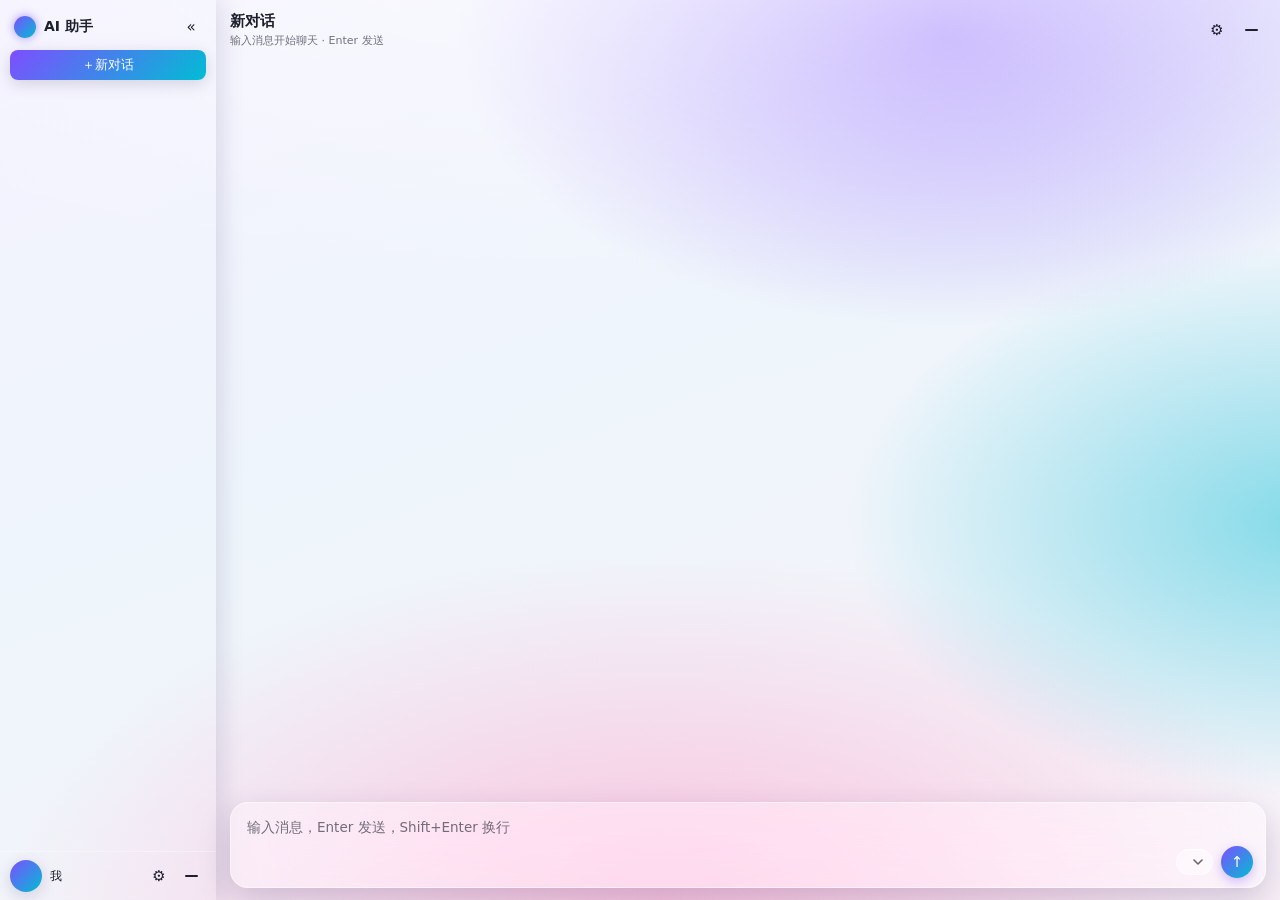
==== commit ff8163d1: "v2.1.0 样式修改" ====
--- a/web/index.html
+++ b/web/index.html
@@ -15,8 +15,14 @@
     <!-- ======== 左侧：会话列表 ======== -->
     <aside class="sidebar" id="sidebar">
       <div class="sidebar-head">
-        <div class="brand"><span class="logo" id="brandLogo"></span><span id="brandName">AI 助手</span></div>
-        <button class="btn btn-primary" id="btnNewChat">＋ 新对话</button>
+        <div class="sb-top">
+          <div class="brand"><span class="logo" id="brandLogo"></span><span id="brandName">AI 助手</span></div>
+          <!-- 收起 / 展开。收起后它留在窄边栏顶部，是恢复侧边栏的入口 -->
+          <button class="btn-icon sb-toggle" id="btnSidebarToggle" title="收起侧边栏">«</button>
+        </div>
+        <button class="btn btn-primary" id="btnNewChat" title="新对话">
+          <span class="ico">＋</span><span class="lbl">新对话</span>
+        </button>
       </div>
       <div class="conv-list" id="convList"></div>
       <div class="sidebar-foot">
@@ -34,15 +40,13 @@
     <!-- ======== 主区域 ======== -->
     <main class="main">
       <header class="chat-head pywebview-drag-region" id="chatHead">
-        <div style="min-width:0">
+        <div class="head-title">
           <div class="chat-title" id="chatTitle">新对话</div>
           <div class="chat-sub" id="chatSub">输入消息开始聊天 · Enter 发送</div>
         </div>
         <div class="head-actions">
-          <button class="btn-icon" id="btnSidebarToggle" title="收起侧边栏">☰</button>
-          <select id="providerSelect" title="AI 接口"></select>
+          <button class="btn-icon" id="btnSettings2" title="设置">⚙</button>
           <button class="btn-icon" id="btnHideChat2" data-icon="min" title="隐藏悬浮窗"></button>
-          <button class="btn-icon" id="btnSettings2" title="设置">⚙</button>
         </div>
       </header>
 
@@ -53,7 +57,7 @@
              （接口自定义的欢迎词会在 init 后立刻替换上来）。 -->
       </div>
 
-      <!-- 输入区 -->
+      <!-- 输入区：浮在背景上的磨砂卡片，接口选择与发送都在卡片底部工具条里 -->
       <div class="composer" id="composer">
         <!-- 多模态：待发送图片缩略图 -->
         <div class="img-tray" id="imgTray" hidden></div>
@@ -61,14 +65,15 @@
           <span class="dot"></span><span class="dot"></span><span class="dot"></span>
           <span id="typingText">AI 正在思考…</span>
         </div>
-        <div class="composer-row">
-          <button class="btn btn-img" id="btnAddImage" title="上传图片" hidden>🖼</button>
-          <textarea id="input" rows="1" placeholder="输入消息，Enter 发送，Shift+Enter 换行"></textarea>
-          <button class="btn btn-primary" id="btnSend">发送</button>
+        <textarea id="input" rows="1" placeholder="输入消息，Enter 发送，Shift+Enter 换行"></textarea>
+        <div class="composer-bar">
+          <button class="btn btn-img" id="btnAddImage" title="上传图片" hidden>＋</button>
+          <span class="bar-gap"></span>
+          <select id="providerSelect" title="AI 接口"></select>
+          <button class="btn btn-send" id="btnSend" title="发送">↑</button>
         </div>
         <input type="file" id="imgFile" accept="image/*" multiple hidden>
         <div class="drop-mask" id="dropMask" hidden>松开放入图片</div>
-      </div>
       </div>
     </main>
 
--- a/web/css/base.css
+++ b/web/css/base.css
@@ -13,7 +13,13 @@
   --glass-bg: rgba(255, 255, 255, 0.14);
   --glass-bg-strong: rgba(255, 255, 255, 0.24);
   --glass-border: rgba(255, 255, 255, 0.35);
-  --glass-blur: 26px;
+  /* 浮层面板（侧边栏 / 输入卡片）的表面色 */
+  --panel-bg: rgba(255, 255, 255, 0.38);
+  /* ---------- 模糊强度：全部走变量 ----------
+     自定义样式（themes/<名>/theme.css）覆盖这三个值即可改变磨砂程度。 */
+  --glass-blur: 26px;      /* 浮层面板 / 弹层 */
+  --bubble-blur: 10px;     /* AI 气泡 */
+  --bg-blur: 0px;          /* 背景层自身的模糊：0 = 背景（壁纸）保持清晰 */
   /* 需要清晰阅读的浮层表面（设置弹层等）——比玻璃更实 */
   --surface: rgba(250, 250, 254, 0.90);
 
@@ -134,7 +140,10 @@
 /* 用户上传的背景图：替换内置渐变背景（顶部柔光保留） */
 body.bg-image::before {
   background-image: var(--bg-url, none);
-  filter: blur(6px) brightness(0.98);
+  /* 背景默认**不模糊**（要的是壁纸感）：模糊交给各个浮层面板自己做。
+     想把整张背景也糊掉的自定义样式，把 --bg-blur 调大即可；
+     transform 的轻微放大是为了 --bg-blur > 0 时四周不留透明毛边。 */
+  filter: blur(var(--bg-blur)) brightness(0.98);
   transform: scale(1.06);
 }
 
--- a/web/css/chat.css
+++ b/web/css/chat.css
@@ -3,13 +3,14 @@
    ============================================================ */
 
 /* 窗口不透明：底色由 html 提供（见 base.css），body 必须透明，
-   否则会盖住 body::before 的背景层，磨砂玻璃失效。 */
+   否则会盖住 body::before 的背景层，背景就看不见了。 */
 body.chat-page {
   background: transparent;
 }
 
-/* 磨砂玻璃面板：撑满整个窗口（无外边距），靠 backdrop-filter 模糊
-   body::before 的页面内背景。窗口本身无系统边框，边缘由窗口裁切。 */
+/* 窗口本身**不磨砂**：背景（壁纸）保持清晰，模糊交给侧边栏 / 输入卡片 /
+   气泡这些浮层各自做 —— 这样背景上的覆盖元素仍是独立的浮层，
+   而不是把整个窗口糊成一张。 */
 .app {
   position: relative;
   display: flex;
@@ -18,10 +19,7 @@
   margin: 0;
   border-radius: var(--window-radius);
   overflow: hidden;
-  background: var(--glass-bg);
-  backdrop-filter: blur(var(--glass-blur)) saturate(1.35);
-  /* 1px 内高光：让玻璃上沿有一道边光 */
-  box-shadow: inset 0 1px 0 rgba(255, 255, 255, 0.45);
+  background: transparent;
 }
 
 /* 颗粒噪点：叠在内容之上（pointer-events:none），消除大面积渐变的“塑料感” */
@@ -37,39 +35,47 @@
 }
 
 /* ---------- 左侧会话栏 ---------- */
+/* 浮层面板：贴住窗口左边缘、上下到底（不留空隙），只圆右边两角。
+   窗口本身的圆角由 DWM 处理，所以左侧直角不会露出桌面。 */
 .sidebar {
   width: 216px;
-  flex: 0 0 216px;
+  flex: 0 0 auto;
   display: flex;
   flex-direction: column;
-  /* 半透明层次：比主区稍亮一点拉开层级，但不做成一整块实色，
-     否则会盖掉磨砂玻璃的质感 */
-  background: linear-gradient(180deg,
-    rgba(255, 255, 255, 0.34),
-    rgba(255, 255, 255, 0.18));
-  border-right: 1px solid rgba(150, 145, 205, 0.28);
-  box-shadow: 4px 0 14px rgba(90, 80, 170, 0.06);
+  margin: 0;
+  border-radius: 0 0 0 0;
+  background: var(--left-panel-bg);
+  /*backdrop-filter: blur(var(--glass-blur)) saturate(1.3);*/
+  box-shadow: 6px 0 22px rgba(30, 20, 80, 0.12);
   overflow: hidden;
   white-space: nowrap;
-  transition: flex-basis .24s ease, width .24s ease, opacity .24s ease;
-}
-/* 侧边栏固定内容宽，收起动画期间不会被挤压换行 */
-.sidebar > * { width: 216px; flex-shrink: 0; }
-.sidebar > .conv-list { flex: 1 1 auto; }
-
-/* 收起状态：宽度收缩到 0，主区自动占满 */
-.app.collapsed .sidebar {
-  flex-basis: 0;
-  width: 0;
-  opacity: 0;
-  border-right-color: transparent;
-  box-shadow: none;
-}
-.app.collapsed .sidebar > * { visibility: hidden; }
+  transition: width .2s ease;
+}
+
+/* 收起状态：不是整条消失，而是留一条**窄边栏**，
+   展开按钮 / 新对话 / 底部的设置与隐藏都还在，一键就能展开回来。 */
+.app.collapsed .sidebar { width: 52px; }
+.app.collapsed #brandName,
+.app.collapsed .sidebar .lbl,
+.app.collapsed .sidebar .conv-list,
+.app.collapsed .sidebar .mini { display: none; }
+
 .sidebar-head { padding: 12px 10px 8px; display: flex; flex-direction: column; gap: 8px; }
+.sb-top { display: flex; align-items: center; justify-content: space-between; gap: 6px; }
+.sb-toggle { font-size: 15px; line-height: 1; }
 .sidebar-head .brand {
   display: flex; align-items: center; gap: 8px; font-weight: 600; font-size: 14px;
-  padding: 0 4px;
+  padding: 0 4px; min-width: 0;
+}
+
+/* 窄边栏：入口全部收成居中的图标列 */
+.app.collapsed .sidebar-head { padding: 10px 0 8px; align-items: center; }
+.app.collapsed .sb-top { justify-content: center; }
+.app.collapsed .brand { display: none; }
+.app.collapsed #btnNewChat {
+  width: 36px; height: 36px; padding: 0;
+  display: inline-flex; align-items: center; justify-content: center;
+  font-size: 16px; line-height: 1;
 }
 .brand .logo {
   width: 22px; height: 22px; border-radius: 50%;
@@ -122,10 +128,17 @@
 }
 
 .sidebar-foot {
+  margin-top: auto;               /* 窄边栏里会话列表被隐藏，底部仍贴底 */
   border-top: 1px solid var(--glass-border);
   padding: 8px 10px;
   display: flex; align-items: center; justify-content: space-between; gap: 6px;
 }
+/* 窄边栏：底部只剩图标，竖排居中 */
+.app.collapsed .sidebar-foot {
+  flex-direction: column; align-items: center; gap: 6px;
+  border-top: none; padding: 8px 0 10px;
+}
+.app.collapsed .foot-btns { flex-direction: column; gap: 6px; }
 .sidebar-foot .mini { display: flex; align-items: center; gap: 8px; min-width: 0; }
 .sidebar-foot .mini .nm { font-size: 12px; overflow: hidden; text-overflow: ellipsis; white-space: nowrap; }
 .sidebar-foot .foot-btns { display: flex; gap: 2px; }
@@ -136,23 +149,19 @@
 /* ---------- 主区域 ---------- */
 .main { flex: 1; display: flex; flex-direction: column; min-width: 0; position: relative; }
 
+/* 头部浮在背景上：只用一层很淡的白色渐变保证文字可读，不做模糊 */
 .chat-head {
   display: flex; align-items: center; justify-content: space-between;
   gap: 8px;
-  padding: 12px 14px 8px;
+  padding: 12px 14px 12px;
   cursor: grab;               /* .pywebview-drag-region 拖拽窗口 */
-  background: linear-gradient(to bottom, rgba(255,255,255,0.35), rgba(255,255,255,0.05));
+  /*background: linear-gradient(to bottom, rgba(255, 255, 255, 0.6), rgba(255, 255, 255, 0));*/
 }
 .chat-head:active { cursor: grabbing; }
+.head-title { min-width: 0; }
 .chat-title { font-size: 15px; font-weight: 600; overflow: hidden; text-overflow: ellipsis; white-space: nowrap; }
 .chat-sub { font-size: 11px; color: var(--text-secondary); margin-top: 2px; overflow: hidden; text-overflow: ellipsis; white-space: nowrap; }
 .head-actions { display: flex; align-items: center; gap: 4px; flex: 0 0 auto; }
-.head-actions select {
-  font-size: 12px; max-width: 150px; padding: 3px 6px;
-  background: var(--glass-bg); border: 1px solid var(--glass-border);
-  border-radius: 7px;
-}
-.head-actions option { color: #1c1f2b; background: #fff; }
 
 /* ---------- 消息区 ---------- */
 .messages {
@@ -202,7 +211,7 @@
   color: var(--bubble-ai-text);
   border-top-left-radius: 4px;
   border: 1px solid var(--glass-border);
-  backdrop-filter: blur(10px);
+  backdrop-filter: blur(var(--bubble-blur)) saturate(1.2);
 }
 .bubble .err {
   color: var(--danger); font-weight: 600;
@@ -297,30 +306,59 @@
 .tok-num { color: #f78c6c; } .tok-com { color: #546e7a; font-style: italic; }
 .tok-fn { color: #82aaff; }
 
-/* 输入区 */
+/* 输入卡片：浮在背景上的一块磨砂玻璃（图上「模糊」的就是这一块）。
+   接口选择与发送按钮都收在卡片底部的工具条里。 */
 .composer {
-  padding: 8px 14px 12px;
+  position: relative;
+  margin: 8px 14px 12px;
+  padding: 10px 12px 9px;
   display: flex; flex-direction: column; gap: 6px;
-  background: linear-gradient(to top, rgba(255,255,255,0.5), rgba(255,255,255,0.12));
-  border-top: 1px solid rgba(255, 255, 255, 0.5);
-}
-.composer-row { display: flex; align-items: flex-end; gap: 8px; }
-.composer-row textarea {
-  flex: 1; resize: none; min-height: 40px; max-height: 160px;
-  padding: 10px 12px;
-  border-radius: var(--radius-md);
-  background: rgba(255, 255, 255, 0.72);
-  border: 1px solid rgba(124, 77, 255, 0.18);
-  font-size: 13.5px; line-height: 1.5;
+  border-radius: 18px;
+  background: var(--panel-bg);
+  backdrop-filter: blur(var(--glass-blur)) saturate(1.35);
+  border: 1px solid rgba(255, 255, 255, 0.5);
+  box-shadow: 0 12px 32px rgba(30, 20, 80, 0.18);
+}
+.composer textarea {
+  width: 100%; resize: none; min-height: 26px; max-height: 160px;
+  padding: 4px 4px 2px;
+  border: none; background: transparent;
+  font-size: 13.5px; line-height: 1.55;
   color: var(--text-primary);
   -webkit-user-select: text; user-select: text;
-  transition: border-color .15s, box-shadow .15s;
-}
-.composer-row textarea:focus {
-  border-color: rgba(124, 77, 255, 0.55);
-  box-shadow: 0 0 0 3px rgba(124, 77, 255, 0.12);
-}
-#btnSend { height: 40px; padding: 0 18px; border-radius: var(--radius-md); font-size: 13.5px; }
+}
+.composer textarea::placeholder { color: var(--text-secondary); }
+
+/* 底部工具条：左「加图」，右「接口选择 + 发送」 */
+.composer-bar { display: flex; align-items: center; gap: 8px; }
+.bar-gap { flex: 1; }
+.composer-bar select {
+  appearance: none; -webkit-appearance: none;
+  max-width: 190px;
+  padding: 5px 24px 5px 11px;
+  font-size: 12px;
+  color: var(--text-primary);
+  background-color: rgba(255, 255, 255, 0.5);
+  border: 1px solid rgba(255, 255, 255, 0.55);
+  border-radius: 999px;
+  background-image: url("data:image/svg+xml,%3Csvg xmlns='http://www.w3.org/2000/svg' width='10' height='6' viewBox='0 0 10 6'%3E%3Cpath d='M1 1l4 4 4-4' fill='none' stroke='%23666' stroke-width='1.6' stroke-linecap='round' stroke-linejoin='round'/%3E%3C/svg%3E");
+  background-repeat: no-repeat;
+  background-position: right 9px center;
+  cursor: pointer;
+}
+.composer-bar select:hover { background-color: rgba(255, 255, 255, 0.72); }
+.composer-bar option { color: #1c1f2b; background: #fff; }
+.btn-send {
+  width: 32px; height: 32px; flex: 0 0 32px; padding: 0;
+  display: inline-flex; align-items: center; justify-content: center;
+  border-radius: 50%;
+  font-size: 15px; line-height: 1;
+  background: var(--accent-gradient);
+  color: var(--text-on-accent);
+  box-shadow: 0 4px 12px rgba(124, 77, 255, 0.35);
+}
+.btn-send:hover { filter: brightness(1.08); }
+.btn-send:disabled { opacity: .55; cursor: default; filter: none; box-shadow: none; }
 .composer-hint { font-size: 11px; color: var(--text-secondary); padding: 0 4px; }
 
 /* 思考中指示 */
@@ -329,8 +367,20 @@
 .dot:nth-child(2) { animation-delay: .2s; } .dot:nth-child(3) { animation-delay: .4s; }
 @keyframes blink { 0%, 80%, 100% { opacity: .25; transform: scale(.8);} 40% { opacity: 1; transform: scale(1);} }
 
-/* 空状态 */
-.welcome { text-align: center; color: var(--text-secondary); padding: 60px 20px; display: flex; flex-direction: column; gap: 10px; align-items: center; }
+/* 空状态。背景改成清晰壁纸之后，欢迎页的小字直接压在照片上会看不清，
+   所以给它一块浮层磨砂底（和侧边栏/输入卡片同一套变量）。 */
+.welcome {
+  margin: auto;
+  text-align: center; color: var(--text-secondary);
+  padding: 32px 40px 28px;
+  display: flex; flex-direction: column; gap: 10px; align-items: center;
+  max-width: min(540px, 92%);
+  border-radius: 20px;
+  background: var(--panel-bg);
+  backdrop-filter: blur(var(--glass-blur)) saturate(1.25);
+  border: 1px solid rgba(255, 255, 255, 0.5);
+  box-shadow: 0 12px 32px rgba(30, 20, 80, 0.16);
+}
 .welcome .big { width: 64px; height: 64px; border-radius: 50%; background: var(--accent-gradient); box-shadow: 0 0 30px rgba(124,77,255,.5); overflow: hidden; }
 .welcome h2 { color: var(--text-primary); font-size: 17px; }
 .welcome p { font-size: 12.5px; line-height: 1.9; }
@@ -347,14 +397,15 @@
    ============================================================ */
 .composer { position: relative; }
 .btn-img {
-  width: 40px; height: 40px; padding: 0; flex: 0 0 40px;
+  width: 30px; height: 30px; padding: 0; flex: 0 0 30px;
   display: inline-flex; align-items: center; justify-content: center;
-  border-radius: var(--radius-md);
-  background: var(--glass-bg);
-  border: 1px solid var(--glass-border);
-  font-size: 16px;
-}
-.btn-img:hover { background: var(--hover); }
+  border-radius: 50%;
+  background: rgba(255, 255, 255, 0.5);
+  border: 1px solid rgba(255, 255, 255, 0.55);
+  font-size: 15px; line-height: 1;
+  color: var(--text-secondary);
+}
+.btn-img:hover { background: rgba(255, 255, 255, 0.78); color: var(--text-primary); }
 
 /* 待发送图片托盘 */
 .img-tray {
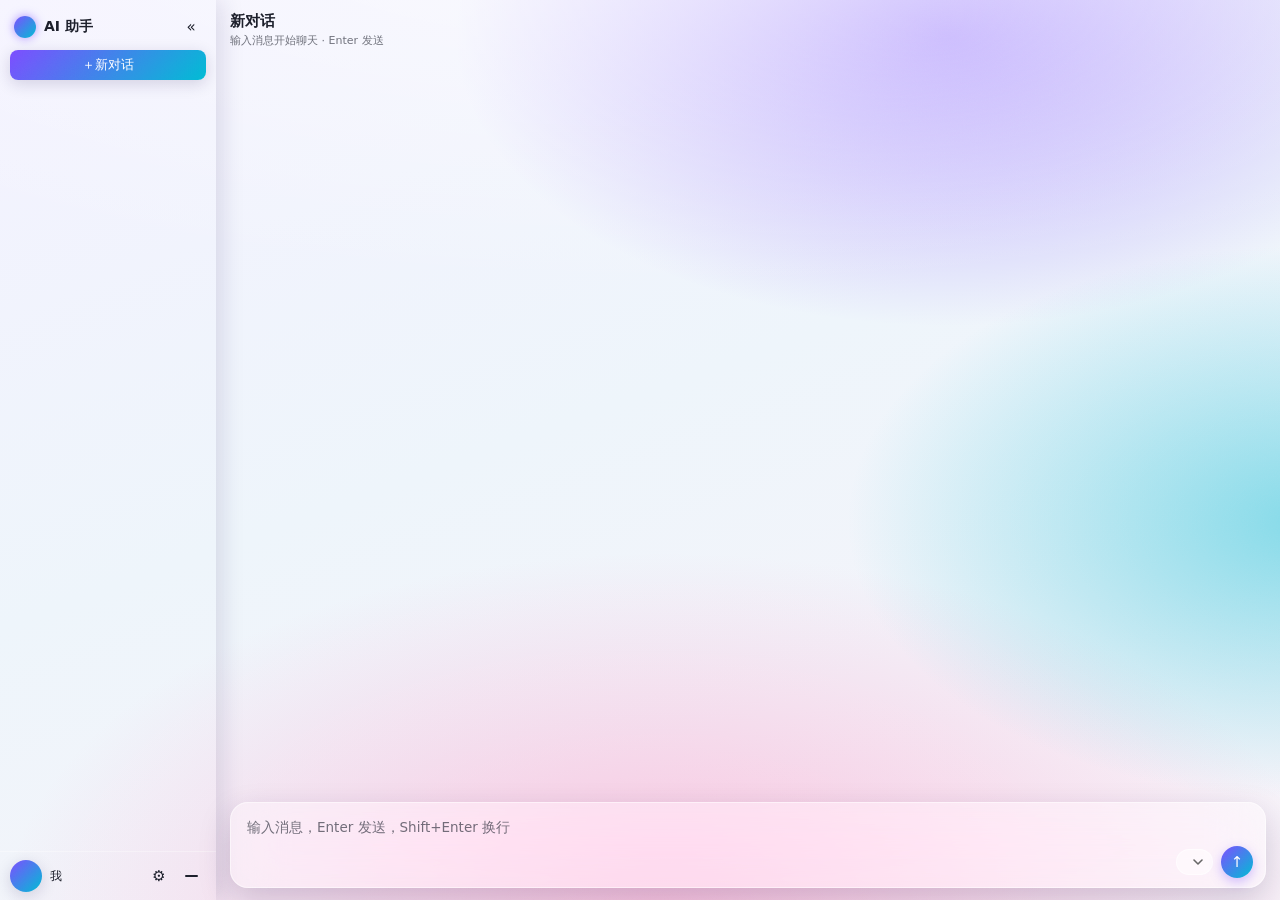
==== commit 2a06eb92: "v2.1.1 删除多余按钮" ====
--- a/web/index.html
+++ b/web/index.html
@@ -44,10 +44,10 @@
           <div class="chat-title" id="chatTitle">新对话</div>
           <div class="chat-sub" id="chatSub">输入消息开始聊天 · Enter 发送</div>
         </div>
-        <div class="head-actions">
-          <button class="btn-icon" id="btnSettings2" title="设置">⚙</button>
-          <button class="btn-icon" id="btnHideChat2" data-icon="min" title="隐藏悬浮窗"></button>
-        </div>
+<!--        <div class="head-actions">-->
+<!--          <button class="btn-icon" id="btnSettings2" title="设置">⚙</button>-->
+<!--          <button class="btn-icon" id="btnHideChat2" data-icon="min" title="隐藏悬浮窗"></button>-->
+<!--        </div>-->
       </header>
 
       <div class="messages" id="messages">
